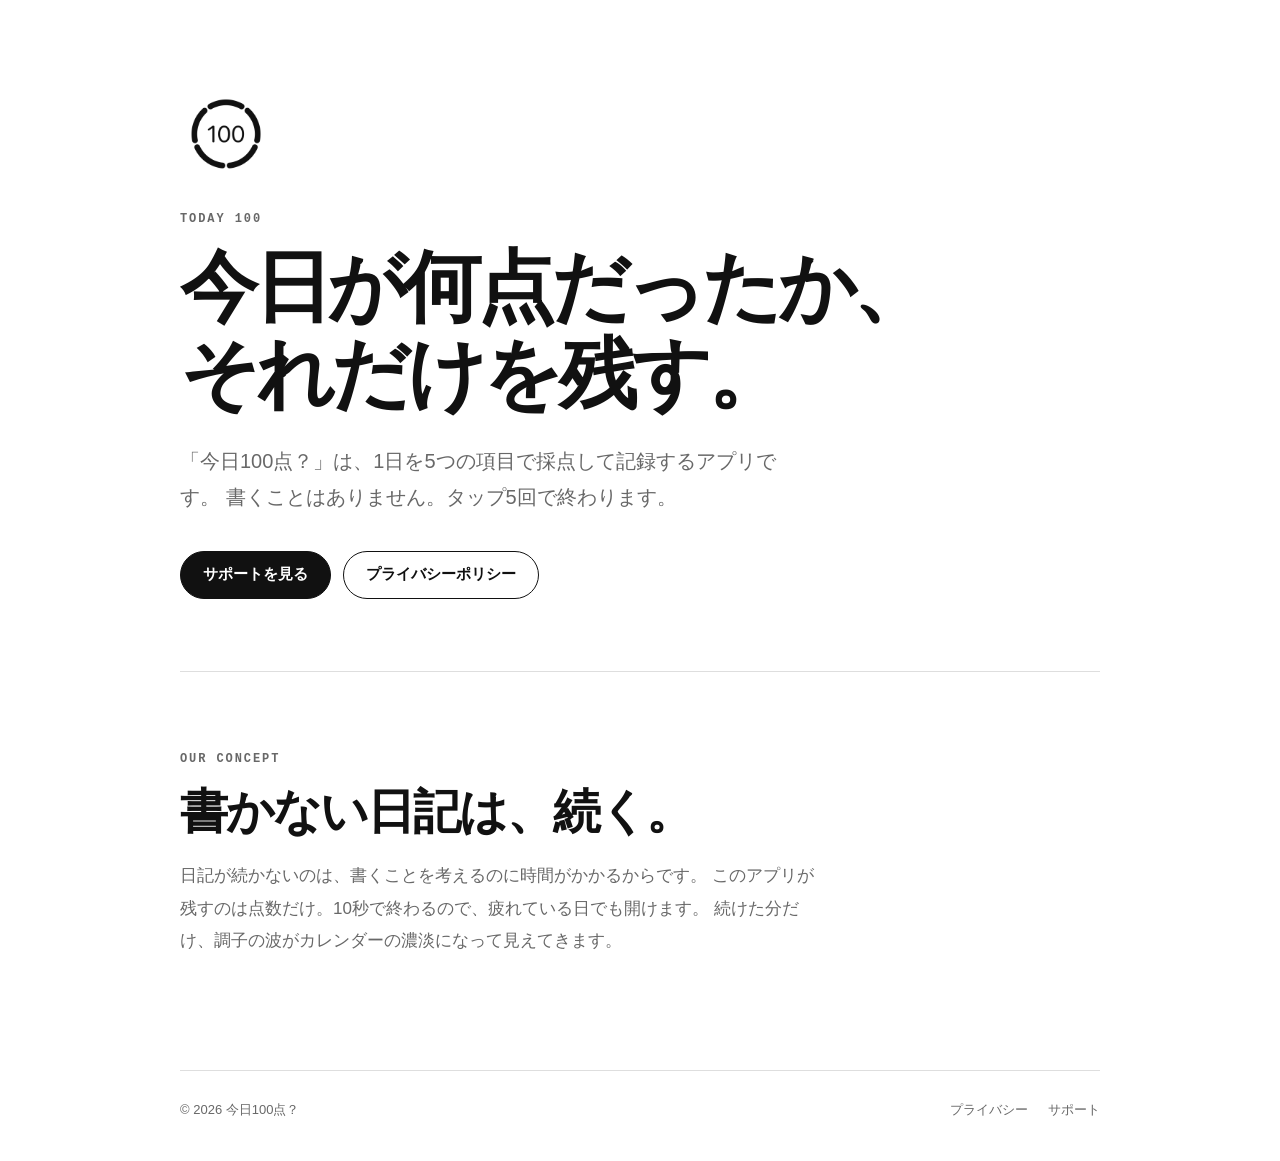
==== index.html @ cd06e054 "サポートサイトの初版 App Store Connect に出すサポートURL・プライバシーポリシーURL用。 トップ／サポート／プライバシーの3ページ。  ビルド不要の静的サイトにした。3ページしか" ====
<!doctype html>
<html lang="ja">
<head>
<meta charset="utf-8">
<meta name="viewport" content="width=device-width, initial-scale=1">
<title>今日100点？ — 1日を5項目で採点して記録するアプリ</title>
<meta name="description" content="1日の終わりに、今日が何点だったかだけを記録するiOSアプリ。タップ5回で終わります。">
<link rel="icon" href="icon.png">
<link rel="stylesheet" href="styles.css">
</head>
<body>
<main>
  <section class="hero shell">
    <img class="app-icon" src="icon.png" alt="今日100点？のアイコン" width="92" height="92">
    <p class="eyebrow">TODAY 100</p>
    <h1>今日が何点だったか、<br>それだけを残す。</h1>
    <p class="lead">
      「今日100点？」は、1日を5つの項目で採点して記録するアプリです。
      書くことはありません。タップ5回で終わります。
    </p>
    <nav class="button-row" aria-label="サポート情報">
      <a class="primary-button" href="support/">サポートを見る</a>
      <a class="secondary-button" href="privacy/">プライバシーポリシー</a>
    </nav>
  </section>

  <section class="statement shell" aria-labelledby="concept-title">
    <p class="section-label">OUR CONCEPT</p>
    <h2 id="concept-title">書かない日記は、続く。</h2>
    <p>
      日記が続かないのは、書くことを考えるのに時間がかかるからです。
      このアプリが残すのは点数だけ。10秒で終わるので、疲れている日でも開けます。
      続けた分だけ、調子の波がカレンダーの濃淡になって見えてきます。
    </p>
  </section>

  <footer class="footer shell">
    <span>© 2026 今日100点？</span>
    <div>
      <a href="privacy/">プライバシー</a>
      <a href="support/">サポート</a>
    </div>
  </footer>
</main>
</body>
</html>
---- styles.css ----
:root {
  --ink: #111111;
  --muted: #686868;
  --line: #dedede;
  --paper: #ffffff;
  --soft: #f5f5f3;
  --sans: -apple-system, BlinkMacSystemFont, "Hiragino Sans", "Noto Sans JP", "Helvetica Neue", sans-serif;
  --mono: ui-monospace, SFMono-Regular, Menlo, monospace;
}

* { box-sizing: border-box; }

html {
  background: var(--paper);
  color-scheme: light;
  scroll-behavior: smooth;
}

body {
  margin: 0;
  background: var(--paper);
  color: var(--ink);
  font-family: var(--sans);
  -webkit-font-smoothing: antialiased;
}

a { color: inherit; }

.shell {
  width: min(100% - 40px, 920px);
  margin-inline: auto;
}

.hero {
  min-height: 72vh;
  display: flex;
  flex-direction: column;
  align-items: flex-start;
  justify-content: center;
  padding-block: 88px 72px;
}

.app-icon {
  width: 92px;
  height: 92px;
  border-radius: 22px;
  margin-bottom: 32px;
}

.eyebrow,
.section-label {
  margin: 0 0 18px;
  color: var(--muted);
  font-family: var(--mono);
  font-size: 12px;
  font-weight: 650;
  letter-spacing: 0.16em;
}

h1, h2, h3, p { margin-top: 0; }

h1 {
  max-width: 760px;
  margin-bottom: 24px;
  font-size: clamp(42px, 8vw, 78px);
  font-weight: 650;
  letter-spacing: -0.055em;
  line-height: 1.12;
}

.lead {
  max-width: 620px;
  margin-bottom: 36px;
  color: var(--muted);
  font-size: clamp(17px, 2.5vw, 20px);
  line-height: 1.8;
}

.button-row {
  display: flex;
  flex-wrap: wrap;
  gap: 12px;
}

.primary-button,
.secondary-button {
  display: inline-flex;
  min-height: 48px;
  align-items: center;
  justify-content: center;
  border: 1px solid var(--ink);
  border-radius: 999px;
  padding: 0 22px;
  font-size: 15px;
  font-weight: 600;
  text-decoration: none;
  transition: transform 160ms ease, background 160ms ease, color 160ms ease;
}

.primary-button { background: var(--ink); color: var(--paper); }
.secondary-button { background: var(--paper); }

.primary-button:hover,
.secondary-button:hover { transform: translateY(-2px); }

.statement {
  border-top: 1px solid var(--line);
  padding-block: 80px 96px;
}

.statement h2 {
  max-width: 700px;
  margin-bottom: 20px;
  font-size: clamp(30px, 5vw, 48px);
  letter-spacing: -0.04em;
  line-height: 1.18;
}

.statement > p:last-child {
  max-width: 650px;
  color: var(--muted);
  font-size: 17px;
  line-height: 1.9;
}

.page-header {
  border-bottom: 1px solid var(--line);
  padding-block: 28px;
}

.page-header-inner {
  display: flex;
  align-items: center;
  justify-content: space-between;
  gap: 20px;
}

.brand {
  display: inline-flex;
  align-items: center;
  gap: 10px;
  font-weight: 700;
  text-decoration: none;
}

.brand img { width: 34px; height: 34px; border-radius: 9px; }

.back-link { color: var(--muted); font-size: 14px; text-decoration: none; }

.document { padding-block: 72px 104px; }

.document-heading { max-width: 720px; margin-bottom: 64px; }

.document-heading h1 {
  margin-bottom: 18px;
  font-size: clamp(36px, 6vw, 58px);
}

.updated { color: var(--muted); font-size: 14px; }

.document-body { max-width: 720px; }

.document-body section {
  border-top: 1px solid var(--line);
  padding-block: 34px;
}

.document-body h2 {
  margin-bottom: 16px;
  font-size: 22px;
  letter-spacing: -0.02em;
}

.document-body p,
.document-body li {
  color: #333333;
  font-size: 16px;
  line-height: 1.9;
}

.document-body ul { margin: 0; padding-left: 1.25em; }

.document-body p + p { margin-top: 1em; }

.contact-card {
  margin-top: 18px;
  border-radius: 18px;
  background: var(--soft);
  padding: 24px;
}

.contact-card a { font-weight: 650; overflow-wrap: anywhere; }

.footer {
  display: flex;
  justify-content: space-between;
  gap: 24px;
  border-top: 1px solid var(--line);
  padding-block: 30px 42px;
  color: var(--muted);
  font-size: 13px;
}

.footer div { display: flex; gap: 20px; }
.footer a { text-decoration: none; }

@media (max-width: 600px) {
  .shell { width: min(100% - 32px, 920px); }
  .hero { min-height: auto; padding-block: 64px; }
  .app-icon { width: 78px; height: 78px; border-radius: 19px; }
  .button-row, .primary-button, .secondary-button { width: 100%; }
  .document { padding-block: 52px 80px; }
  .document-heading { margin-bottom: 42px; }
  .footer { flex-direction: column; }
}

@media (prefers-reduced-motion: reduce) {
  html { scroll-behavior: auto; }
  .primary-button, .secondary-button { transition: none; }
}
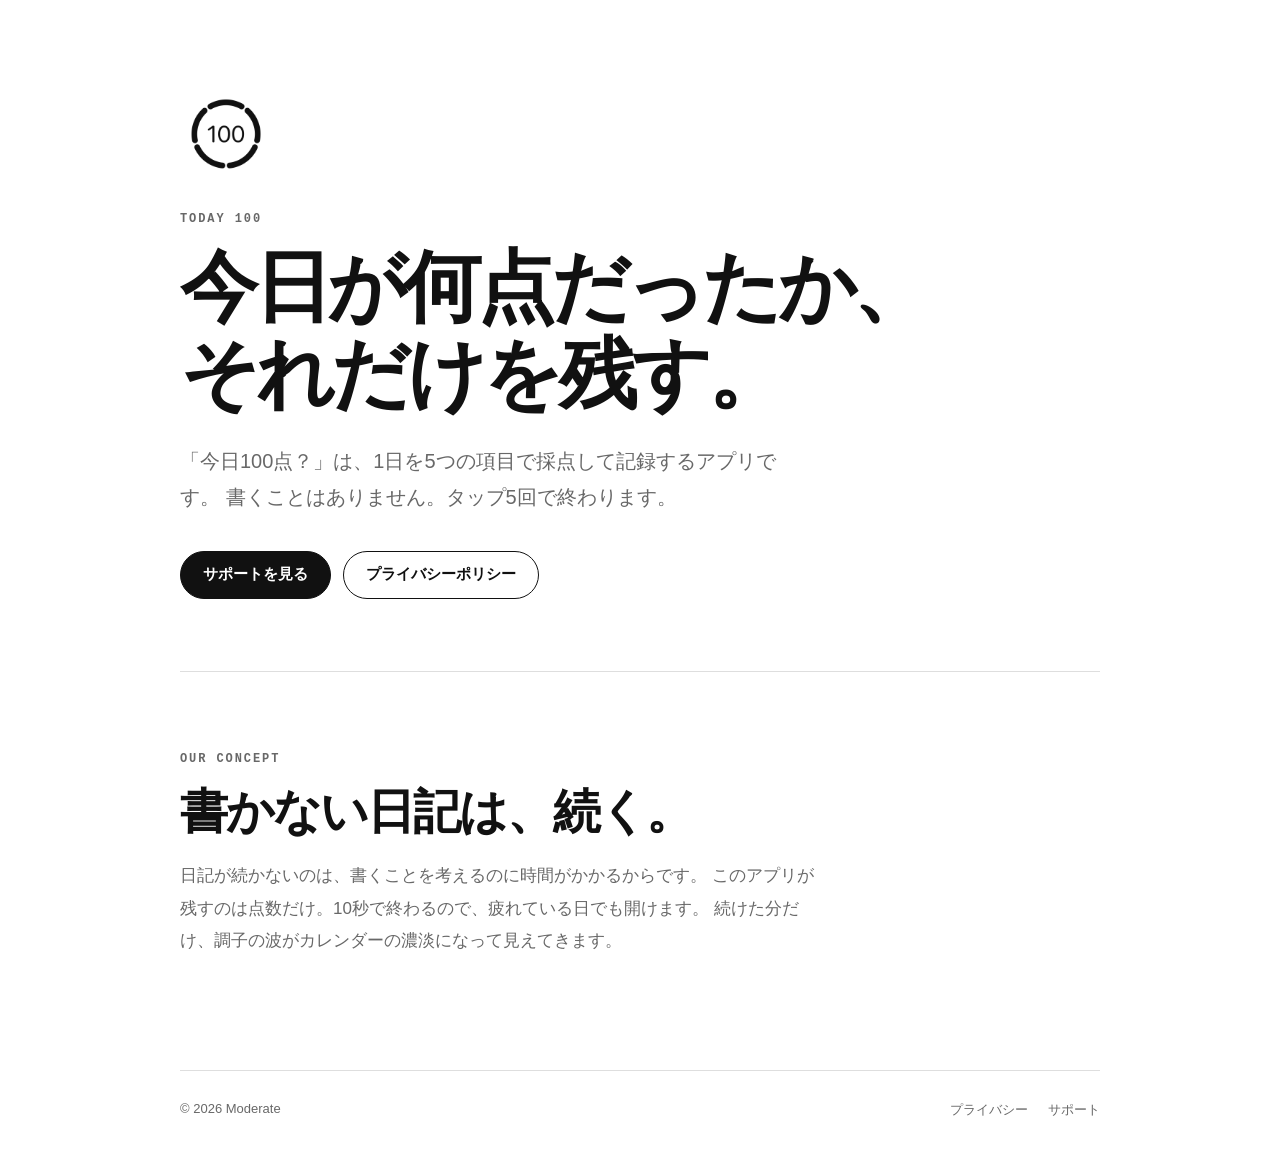
==== commit de2ae205: "連絡先と著作権表記を公開名義 Moderate に変える アプリ名ごとにメールアドレスを取ると増えていくので、 公開名義で1つにまとめて今後のアプリでも使い回せるようにする。 フッターの著作権表記も " ====
--- a/index.html
+++ b/index.html
@@ -35,7 +35,7 @@
   </section>
 
   <footer class="footer shell">
-    <span>© 2026 今日100点？</span>
+    <span>© 2026 Moderate</span>
     <div>
       <a href="privacy/">プライバシー</a>
       <a href="support/">サポート</a>
--- a/styles.css
+++ b/styles.css
@@ -208,12 +208,18 @@
   .shell { width: min(100% - 32px, 920px); }
   .hero { min-height: auto; padding-block: 64px; }
   .app-icon { width: 78px; height: 78px; border-radius: 19px; }
+  h1 { font-size: 32px; }
+  .document-heading h1 { font-size: 30px; }
   .button-row, .primary-button, .secondary-button { width: 100%; }
   .document { padding-block: 52px 80px; }
   .document-heading { margin-bottom: 42px; }
   .footer { flex-direction: column; }
 }
 
+@media (max-width: 360px) {
+  h1 { font-size: 28px; }
+}
+
 @media (prefers-reduced-motion: reduce) {
   html { scroll-behavior: auto; }
   .primary-button, .secondary-button { transition: none; }
